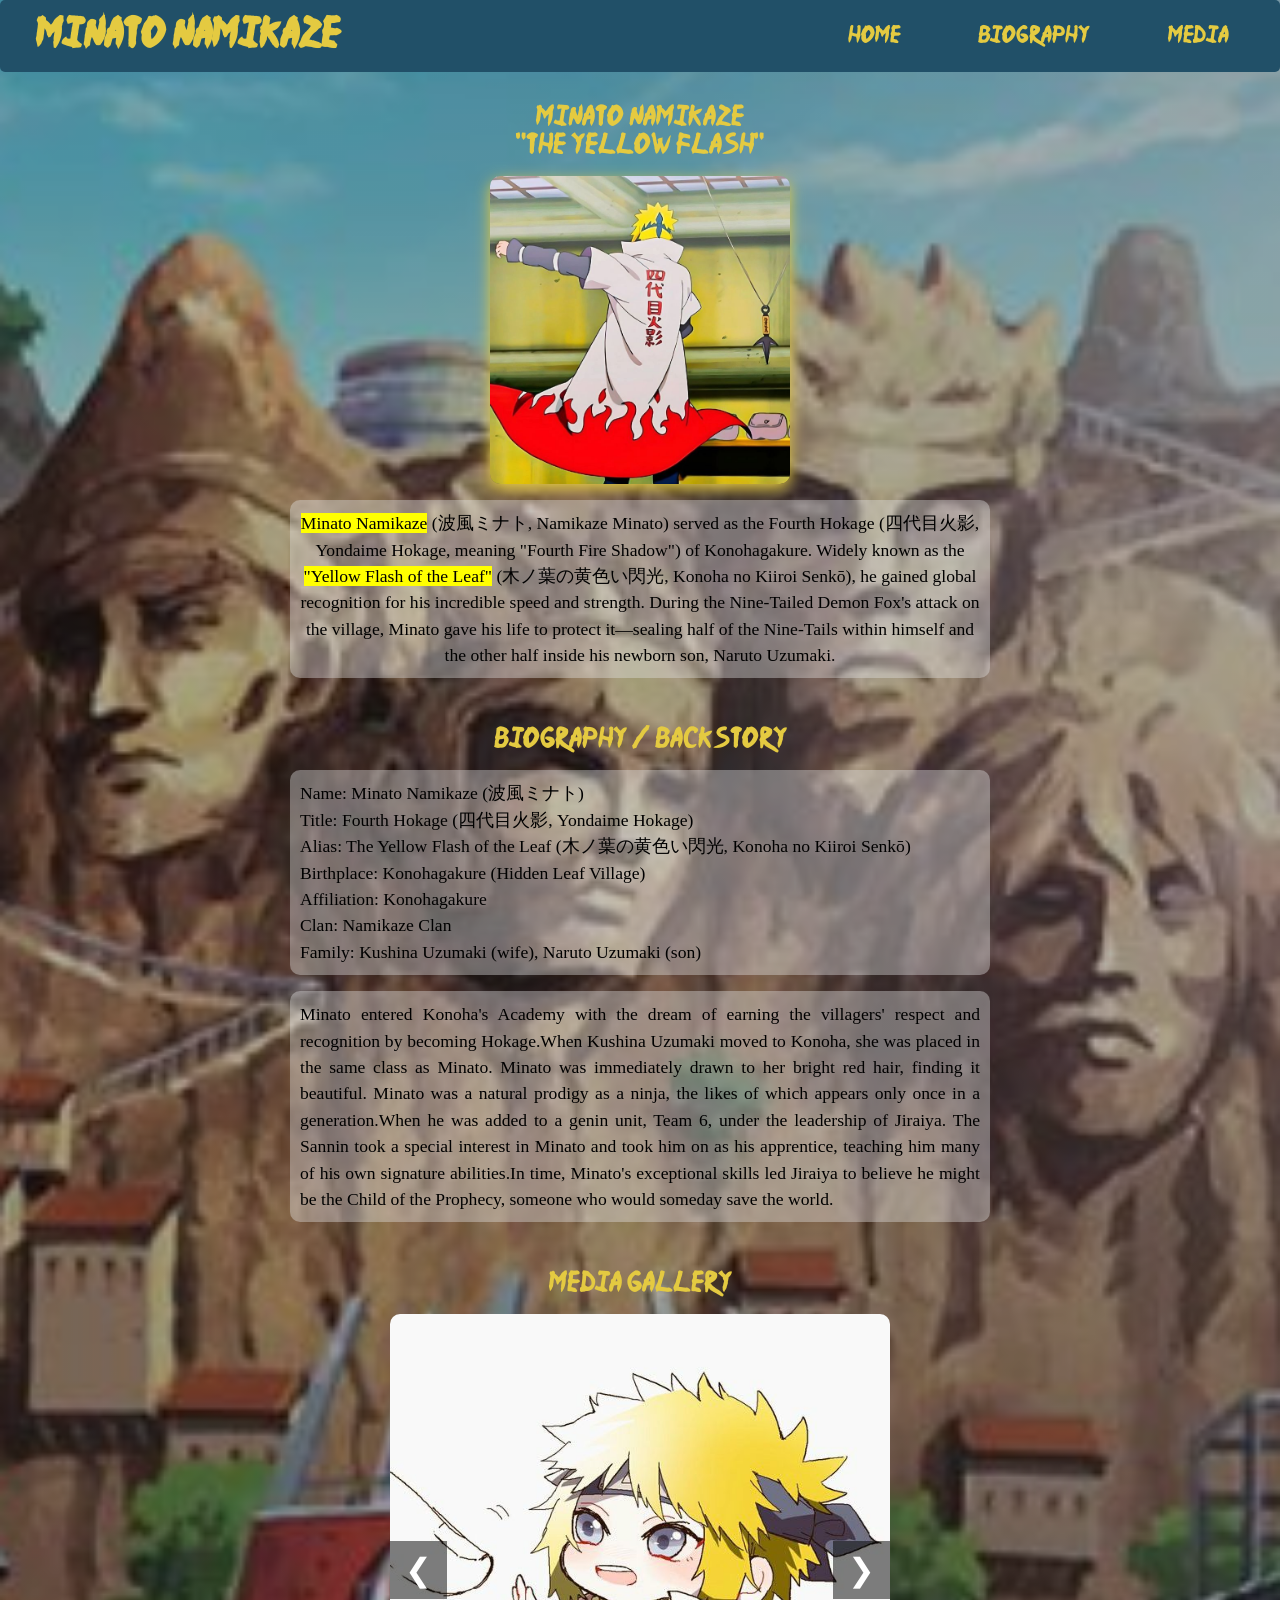
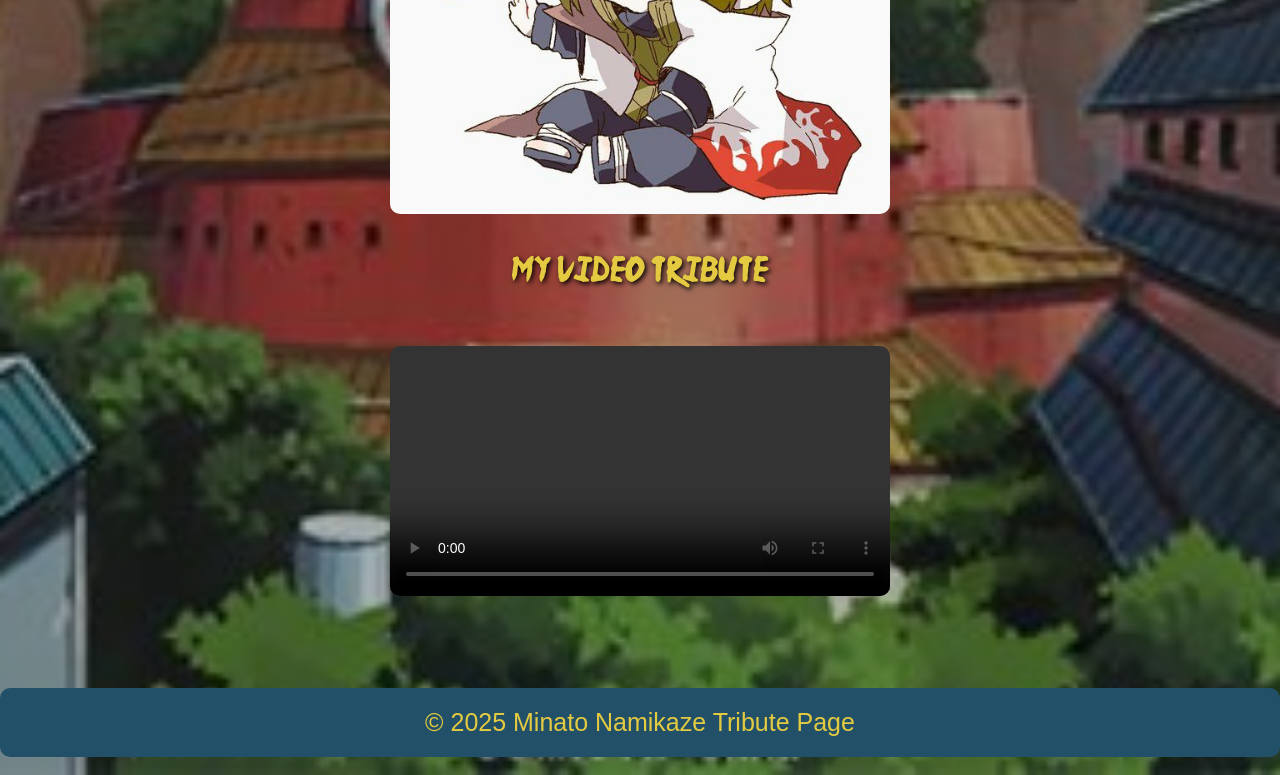
==== Activity 4/index.html @ 0184a4fd "initial commit" ====
<!DOCTYPE html>
<html lang="en">
<head>
    <meta charset="UTF-8">
    <meta name="viewport" content="width=device-width, initial-scale=1.0">
    <link rel="stylesheet" href="style.css"/>
    <link rel="apple-touch-icon" sizes="180x180" href="Media Assets/images/apple-touch-icon.png">
    <link rel="icon" type="image/png" sizes="32x32" href="Media Assets/images/favicon-32x32.png">
    <link rel="icon" type="image/png" sizes="16x16" href="Media Assets/images/favicon-16x16.png">
    <link rel="manifest" href="Media Assets/images/site.webmanifest">
    <title>Minato Namikaze</title>
</head>
<body>
   <header>
    <nav id="navbar">
      <div class="nav-brand"><a href="#">Minato Namikaze</a></div>
      <ul class="nav-menu" id="navMenu">
        <li><a href="#" class="nav-link">Home</a></li>
        <li><a href="#bio" class="nav-link">Biography</a></li>
        <li><a href="#media" class="nav-link">Media</a></li>
      </ul>
      <button class="nav-toggle" id="navToggle">&#9776;</button>
    </nav>
  </header>

  <main>
    <!-- Home Section -->
    <section class="section">
      <h1>Minato Namikaze <br>"The Yellow Flash"</h1>
      <img src="Media Assets/images/MinatoPro.jpg" alt="Minato Namikaze" class="hero-img" />
      <p id="Intro">
       <mark>Minato Namikaze</mark> (波風ミナト, Namikaze Minato) served as the Fourth Hokage (四代目火影, Yondaime Hokage, meaning "Fourth Fire Shadow") of Konohagakure. Widely known as the <mark>"Yellow Flash of the Leaf"</mark> (木ノ葉の黄色い閃光, Konoha no Kiiroi Senkō), he gained global recognition for his incredible speed and strength. During the Nine-Tailed Demon Fox's attack on the village, Minato gave his life to protect it—sealing half of the Nine-Tails within himself and the other half inside his newborn son, Naruto Uzumaki.
      </p>  
    </section>

    <!-- Biography Section -->
    <section id="bio" class="section">
      <h2>Biography / Backstory</h2>
      <p id="biography">
        Name: Minato Namikaze (波風ミナト) <br>
    		Title: Fourth Hokage (四代目火影, Yondaime Hokage)<br>
    		Alias: The Yellow Flash of the Leaf (木ノ葉の黄色い閃光, Konoha no Kiiroi Senkō)<br>
    		Birthplace: Konohagakure (Hidden Leaf Village)<br>
    		Affiliation: Konohagakure<br>
    		Clan: Namikaze Clan<br>
    		Family: Kushina Uzumaki (wife), Naruto Uzumaki (son)<br>
      </p>
      <p id="backstory">
        Minato entered Konoha's Academy with the dream of earning the villagers' respect and recognition by becoming Hokage.When Kushina Uzumaki moved to Konoha, she was placed in the same class as Minato. Minato was immediately drawn to her bright red hair, finding it beautiful. Minato was a natural prodigy as a ninja, the likes of which appears only once in a generation.When he was added to a genin unit, Team 6, under the leadership of Jiraiya. The Sannin took a special interest in Minato and took him on as his apprentice, teaching him many of his own signature abilities.In time, Minato's exceptional skills led Jiraiya to believe he might be the Child of the Prophecy, someone who would someday save the world.
      </p>
    </section>

    <!-- Media Section -->
    <section id="media" class="slider">
      <h2>Media Gallery</h2>
      <div class="slides">
        <img src="Media Assets/images/minato_chibi.jpg" alt="Minato Chibi" class="media-item" />
        <img src="Media Assets/images/Team Jiraiya.jpg" alt="Team Jiraiya" class="media-item" />
        <img src="Media Assets/images/minato_Fam.jpg" alt="Minato's Family" class="media-item" />
        <img src="Media Assets/images/FatherAndSon.jpg" alt="Father And Son" class="media-item" />
        <div class="video-wrapper">
          <div class="video-title">My Video Tribute</div>
          <video id="video-container" height="100%" width="100%" controls>
            <source src="Media Assets/video/MyEdit.mp4" type="video/mp4">
          </video>
        </div>
         <button class="prev" onclick="prevSlide()">&#10094</button>
         <button class="next" onclick="nextSlide()">&#10095</button>
    </section>
  </main>
  <script src="script.js"></script>
</body>
    <br>
    <footer>
        © 2025 Minato Namikaze Tribute Page
    </footer>
    <br>
</html>
---- Activity 4/style.css ----
:root{
	--minato-yellow: #e4ca41;
	--minato-blue: #215068;
}

@font-face {
	font-family: ninjanaruto;
		src: url('Media Assets/font/njnaruto.ttf');
}
* {
  box-sizing: border-box;
  margin: 0;
  padding: 0;
}
body{
	background: linear-gradient(rgba(0, 0, 0, 0.3), rgba(0, 0, 0, 0.3)), 
    url('Media Assets/images/bg-img.jpg') center/cover no-repeat;
}
header {
  background-color: var(--minato-blue);
  color: white;
  padding: 1rem 2rem;
  position: sticky;
  border-radius: 5px;
  top: 0;
  z-index: 1000;
}

#navbar {
  font-family: ninjanaruto;
  display: flex;
  justify-content: space-between;
  align-items: center;
  max-width: 1208px;
  margin: 0 auto;
}
.nav-brand a {
  color: var(--minato-yellow);
  font-weight: 600;
  font-size: 35px;
  text-decoration: none;
  font-family: ninjanaruto;
}
li a{
	font-family: ninjanaruto;
	font-size: 20px;
	color: var(--minato-yellow);
	text-decoration: none;
	margin-right: 15px;
	margin-left: 15px;
}
.nav-menu {
  list-style: none;
  display: flex;
  gap: 3rem;
}
.nav-menu .nav-link 5
{
  font-weight: 600;
  transition: color 0.3s;
}

.nav-menu .nav-link:hover,
.nav-menu .nav-link:focus {
  color: #fff9e3;
  cursor: pointer;
}
/* NAVBAR TOGGLE BUTTON */
.nav-toggle {
  display: none;
  font-size: 2rem;
  background: none;
  border: none;
  color: var(--minato-yellow);
  cursor: pointer;
}

/* Responsive Menu */
@media (max-width: 768px) {
  #navbar {
    flex-direction: column;
    align-items: flex-start;
  }

  .nav-toggle {
    display: block;
  }

  .nav-menu {
    display: none;
    flex-direction: column;
    width: 100%;
    margin-top: 1rem;
  }

  .nav-menu.show {
    display: flex;
  }

  .nav-menu li {
    margin: 0.5rem 0;
  }

  .slider {
    width: 90%;
    height: auto;
  }

  #video-container {
    width: 100%;
    height: auto;
  }

  .hero-img {
    width: 90%;
    height: auto;
  }
/* Responsive Navigation Menu */

@media (max-width: 600px) {
  .nav-menu {
    flex-direction: column;
    gap: 0.8rem;
  }
  header {
    padding: 1rem;
  }
}  
}
/* Improve Text Containers on Small Screens */
@media (max-width: 480px) {
  #Intro, #biography, #backstory {
    font-size: 1rem;
    padding: 0.8rem;
  }

  h1, h2 {
    font-size: 1.4rem;
  }

  .nav-brand {
    font-size: 1.5rem;
  }

  li a {
    font-size: 1rem;
  }

  .slider button {
    font-size: 1.5rem;
    padding: 5px 10px;
  }
}
/* Home Page */
.section {
  max-width: 900px;
  margin: 2rem auto 3rem;
  padding: 0 1rem;
}
h1, h2 {
  font-family: ninjanaruto;
  font-weight: 100;
  color: var(--minato-yellow);
  margin-bottom: 1rem;
  text-align: center;
}

.hero-img {
  display: block;
  max-width: 300px;
  margin: 0 auto 1rem;
  border-radius: 10px;
  box-shadow: 0 5px 15px rgb(228,202,65);
  transition: transform 0.3s;
}

.hero-img:hover {
  transform: scale(1.05);
}
#Intro{
  background: rgba(224, 224, 224, 0.4);
  color: inherit;
  text-align: center;		
  max-width: 700px;
  margin: 1rem auto;
  padding: 10px;
  border-radius: 10px;
  font-size: 1.1rem;
  line-height: 1.5;
}
/* Biography/Backstory */
#biography
{
  background: rgba(224, 224, 224, 0.4);
  color: inherit;
  text-align: left;		
  max-width: 700px;
  margin: 1rem auto;
  padding: 10px;
  border-radius: 10px;
  font-size: 1.1rem;
  line-height: 1.5;
}
#backstory {
  background: rgba(224, 224, 224, 0.4);
  color: inherit;
  text-align: justify;		
  max-width: 700px;
  margin: 1rem auto;
  padding: 10px;
  border-radius: 10px;
  font-size: 1.1rem;
  line-height: 1.5;
}
/*Slider for image*/
.slider {
    margin: 0 auto; /* This centers it horizontally */
    display: block;
    align-items: center;
    position: relative;
    width: 500px;
    height: 1000px;
    overflow: hidden;
    border-radius: 10px;
}
.slider img{
    width: 100%;
    display: none;
    border-radius: 10px;
}
img.displaySlide{
    display: block;
    animation-name: fade;
    animation-duration: 1.5s;
}
.slider button{
    position: absolute;
    top: 30%;
    transform: translateY(-50%);
    font-size: 2rem;
    padding: 10px 15px;
    background-color: hsla(0, 0%, 0%, 0.5);
    color: white;
    border: none;
    cursor: pointer;
}
.prev{
    left: 0;
}
.next{
    right: 0;
}
@keyframes fade {
    from {opacity: .5}
    to {opacity: 1}
}
/* Tribute Video */
.video-wrapper {
  position: relative;
  border-radius: 10px;
  overflow: hidden;
  max-width: 100%;
  margin: 2rem auto;
}

.video-title {
  position: absolute;
  top: 10px;
  width: 100%;
  text-align: center;
  font-family: ninjanaruto;
  font-size: 1.8rem;
  color: var(--minato-yellow);
  text-shadow: 2px 2px 5px black;
  z-index: 2;
  pointer-events: none;
}
#video-container
{
  margin-top: 100px;
  border-radius: 10px;
} 

footer{
    font-family: sans-serif;
    font-size: 25px;
    background-color: var(--minato-blue);
    color: var(--minato-yellow);
    text-align: center;    
    padding: 20px;
    border-radius: 10px;
}
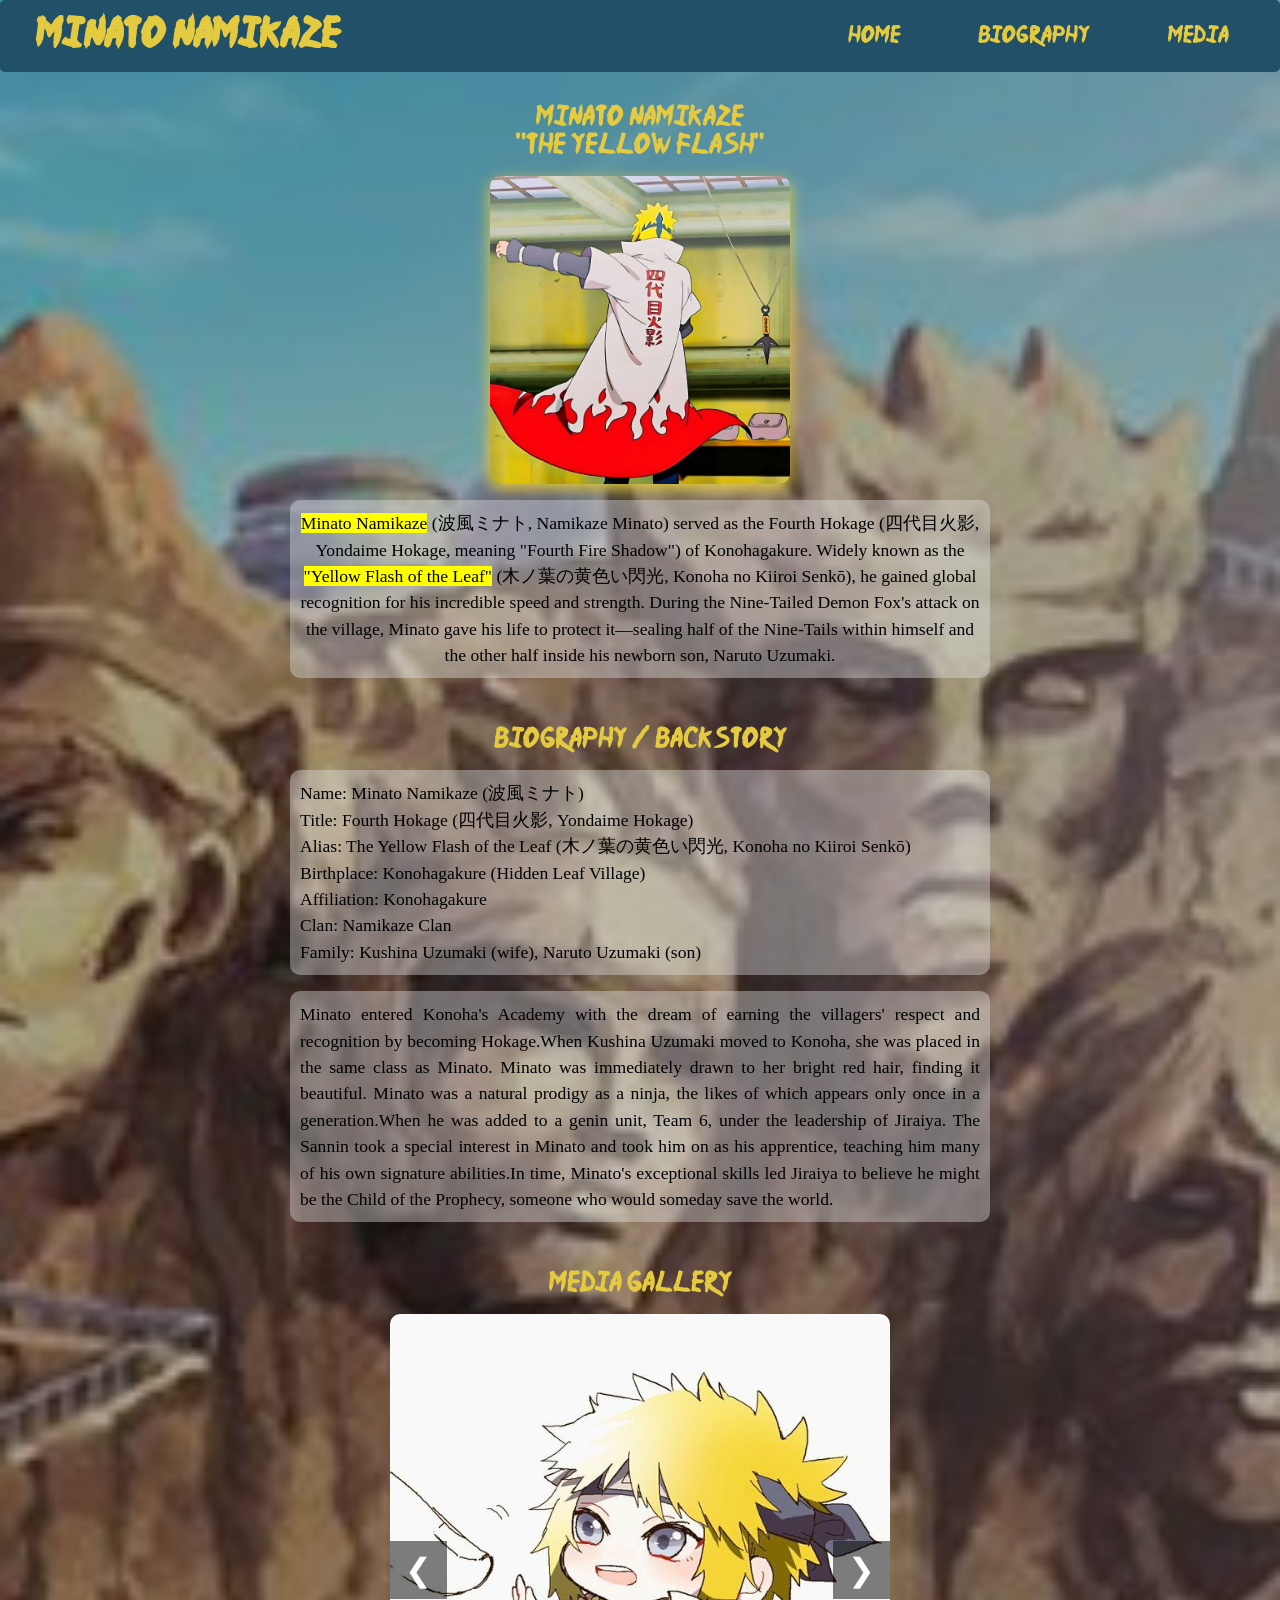
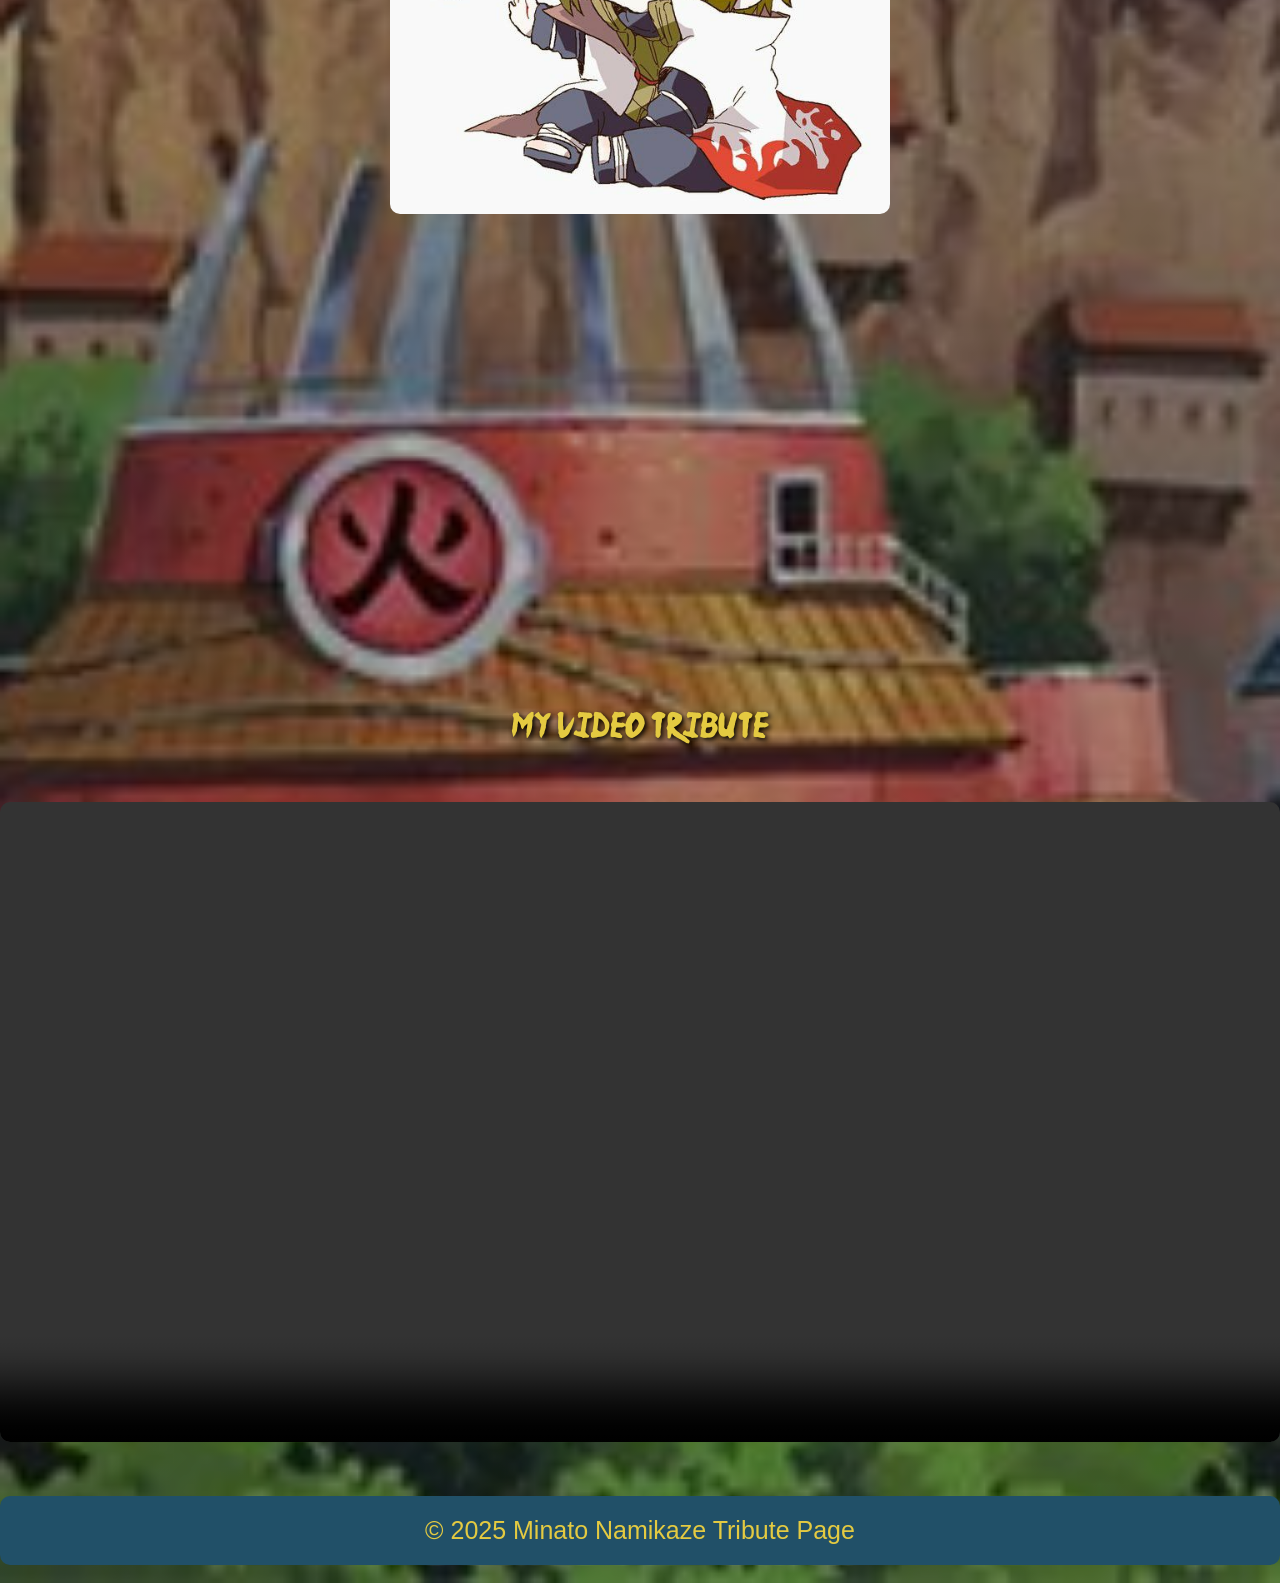
==== commit e866aa30: "Fix section closure and adjust video wrapper" ====
--- a/Activity 4/index.html
+++ b/Activity 4/index.html
@@ -58,15 +58,15 @@
         <img src="Media Assets/images/Team Jiraiya.jpg" alt="Team Jiraiya" class="media-item" />
         <img src="Media Assets/images/minato_Fam.jpg" alt="Minato's Family" class="media-item" />
         <img src="Media Assets/images/FatherAndSon.jpg" alt="Father And Son" class="media-item" />
-        <div class="video-wrapper">
+         <button class="prev" onclick="prevSlide()">&#10094</button>
+         <button class="next" onclick="nextSlide()">&#10095</button>
+    </section>
+     <div class="video-wrapper">
           <div class="video-title">My Video Tribute</div>
           <video id="video-container" height="100%" width="100%" controls>
             <source src="Media Assets/video/MyEdit.mp4" type="video/mp4">
           </video>
-        </div>
-         <button class="prev" onclick="prevSlide()">&#10094</button>
-         <button class="next" onclick="nextSlide()">&#10095</button>
-    </section>
+      </div>
   </main>
   <script src="script.js"></script>
 </body>
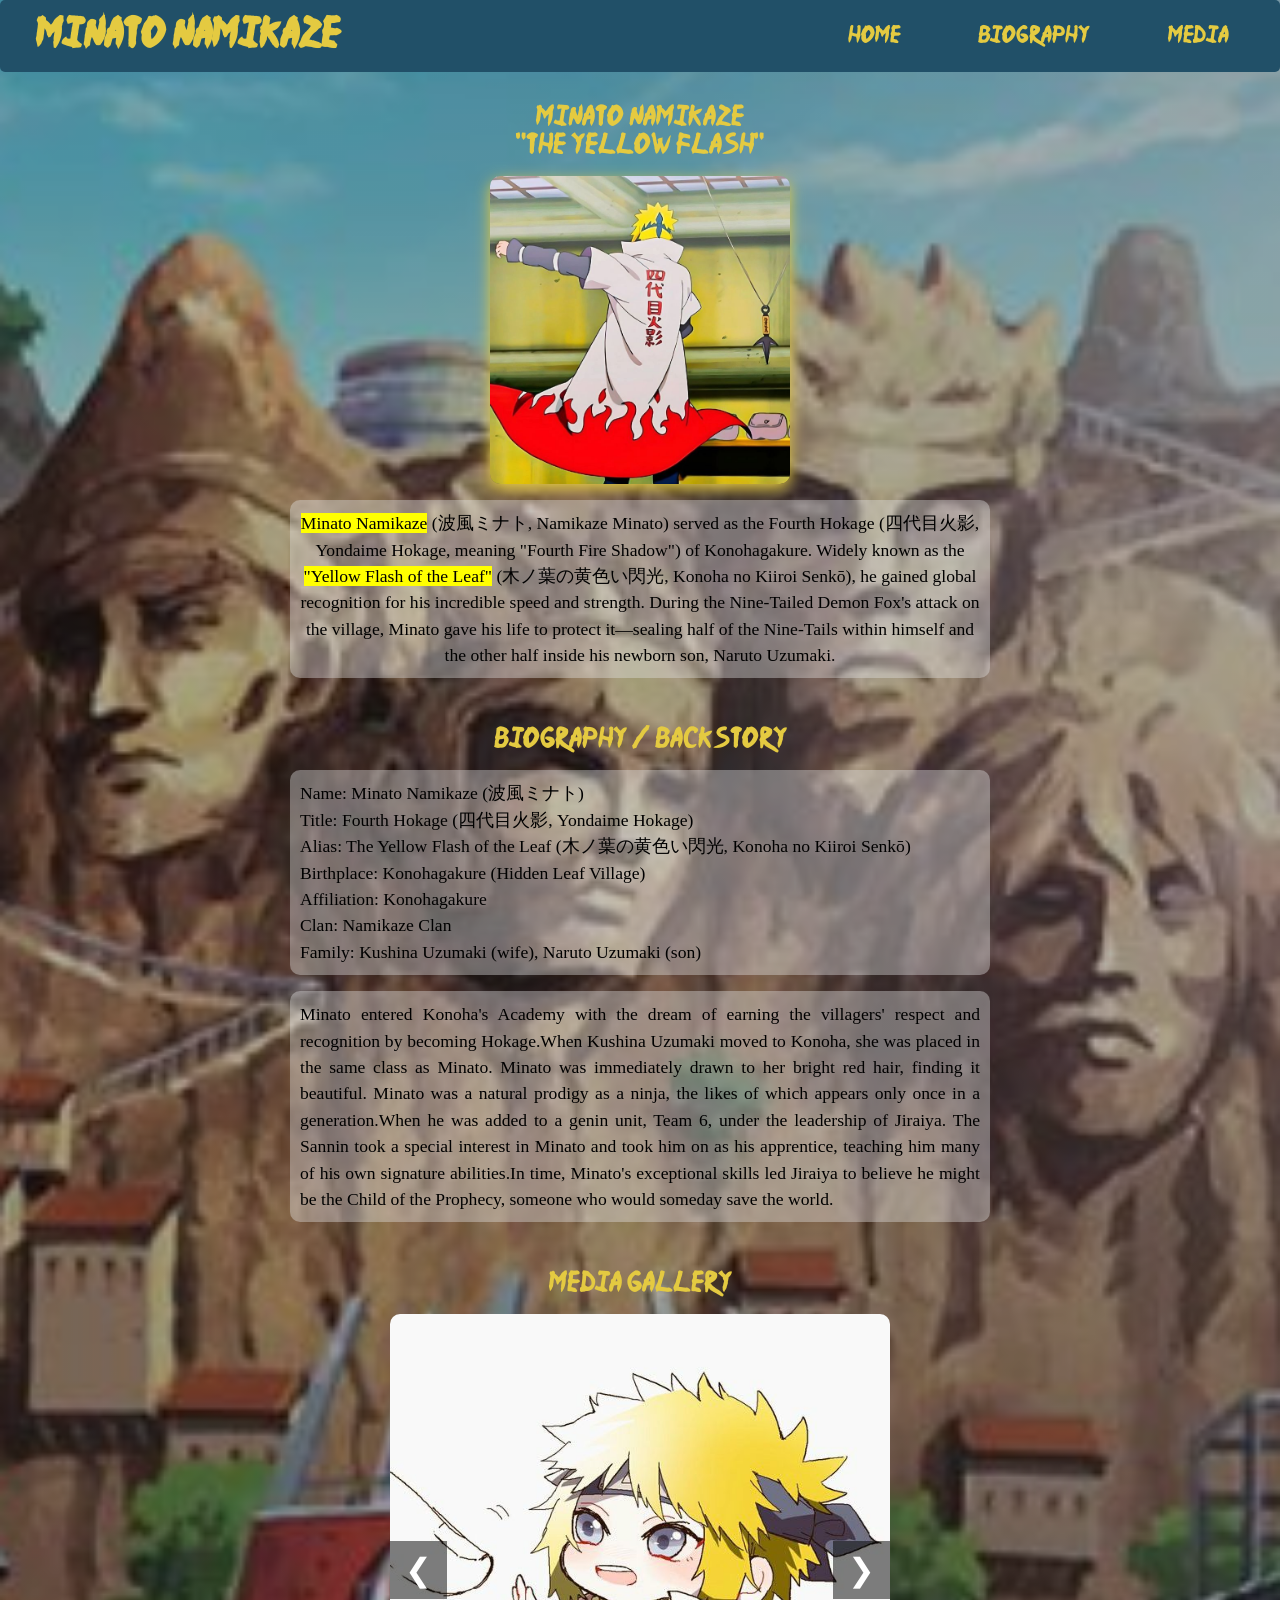
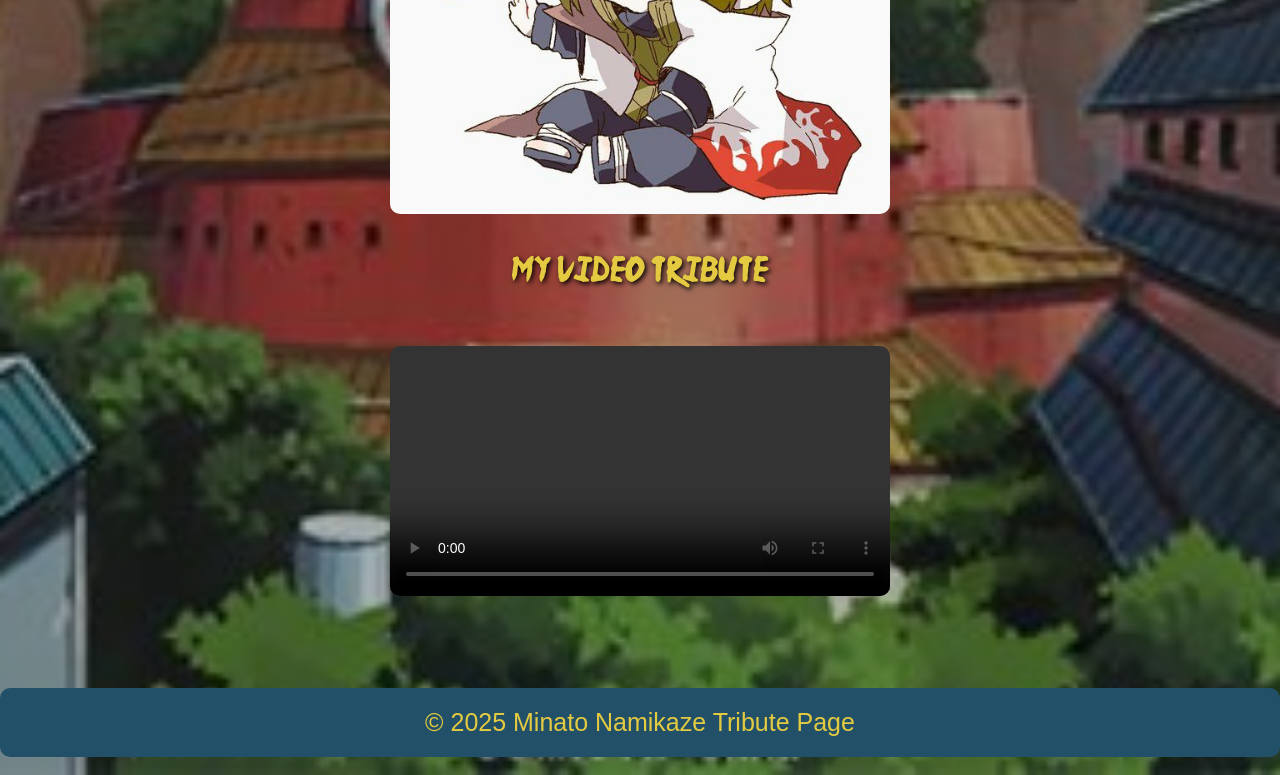
==== commit 4a2ff3a7: "updated portfolio" ====
--- a/Activity 4/index.html
+++ b/Activity 4/index.html
@@ -58,15 +58,16 @@
         <img src="Media Assets/images/Team Jiraiya.jpg" alt="Team Jiraiya" class="media-item" />
         <img src="Media Assets/images/minato_Fam.jpg" alt="Minato's Family" class="media-item" />
         <img src="Media Assets/images/FatherAndSon.jpg" alt="Father And Son" class="media-item" />
+        </div>
          <button class="prev" onclick="prevSlide()">&#10094</button>
          <button class="next" onclick="nextSlide()">&#10095</button>
-    </section>
-     <div class="video-wrapper">
+        <div class="video-wrapper">
           <div class="video-title">My Video Tribute</div>
           <video id="video-container" height="100%" width="100%" controls>
             <source src="Media Assets/video/MyEdit.mp4" type="video/mp4">
           </video>
-      </div>
+    </section>
+    
   </main>
   <script src="script.js"></script>
 </body>
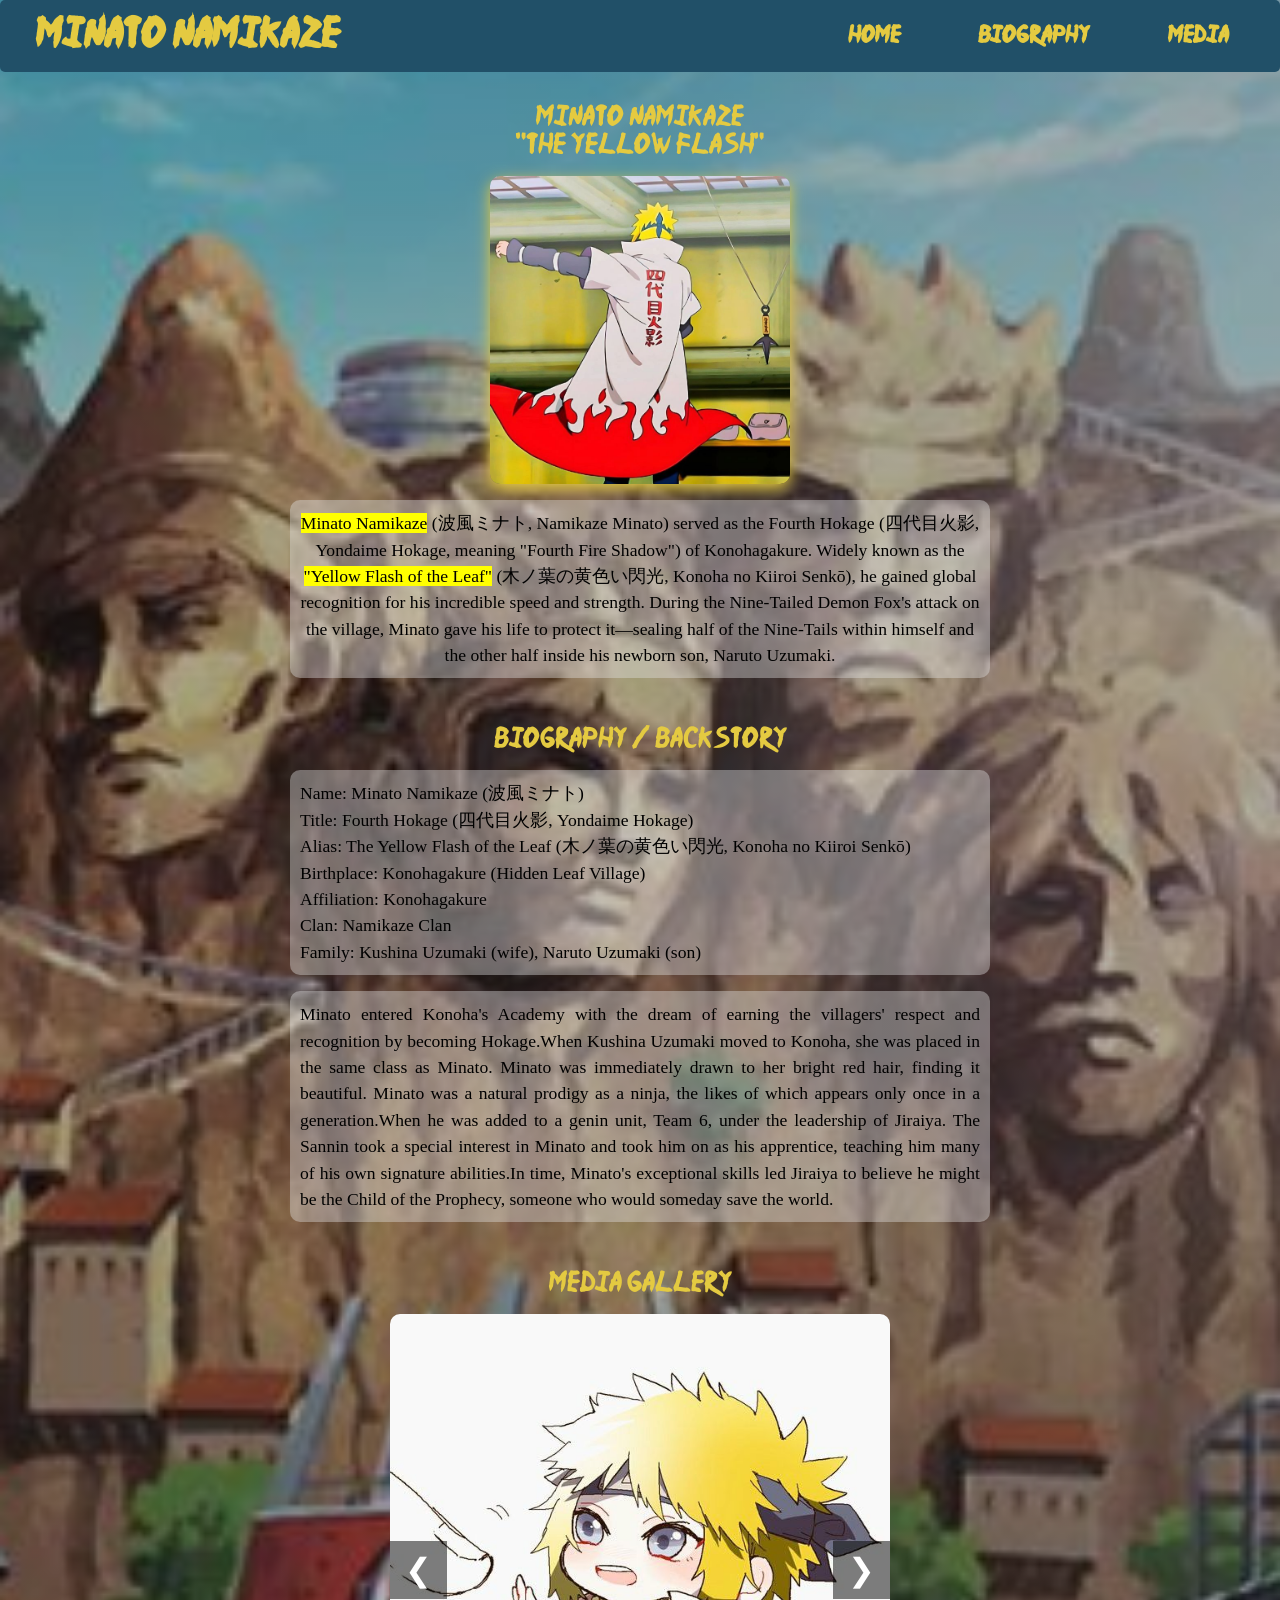
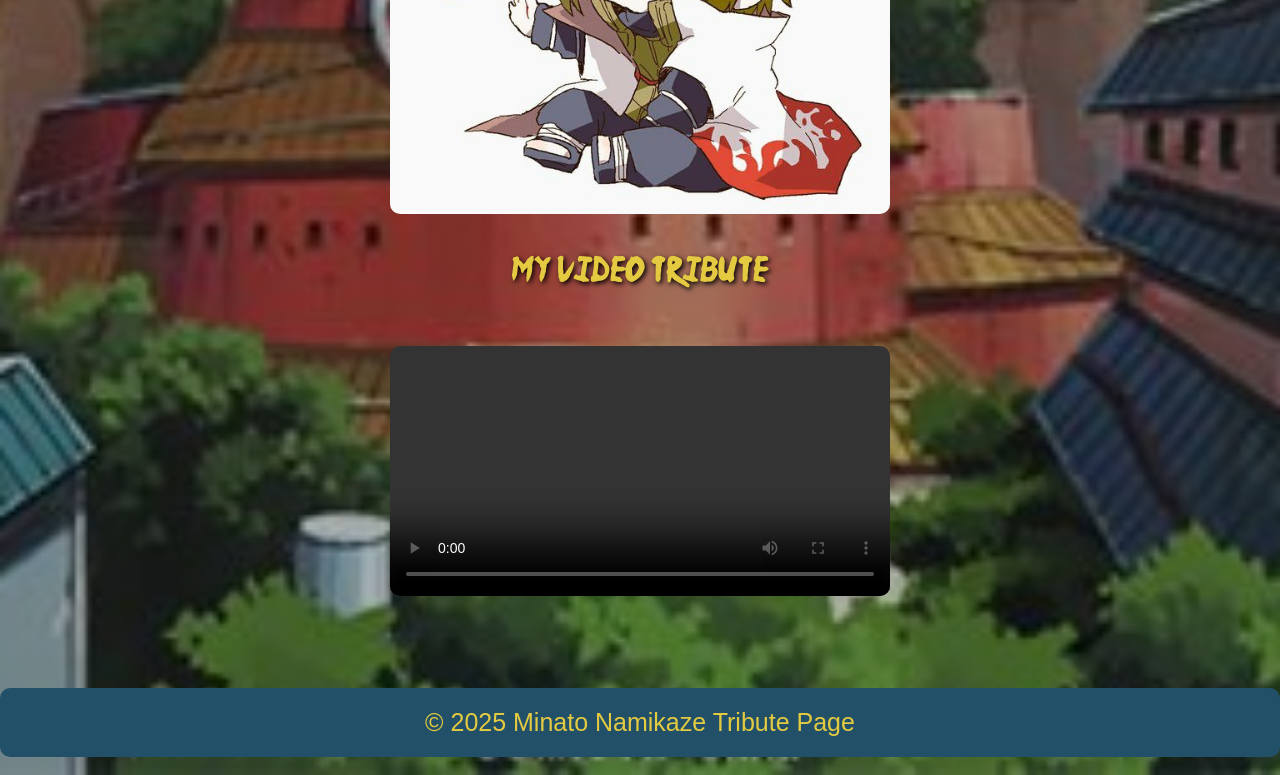
==== commit 49d31987: "initial commit" ====
--- a/Activity 4/index.html
+++ b/Activity 4/index.html
@@ -58,16 +58,15 @@
         <img src="Media Assets/images/Team Jiraiya.jpg" alt="Team Jiraiya" class="media-item" />
         <img src="Media Assets/images/minato_Fam.jpg" alt="Minato's Family" class="media-item" />
         <img src="Media Assets/images/FatherAndSon.jpg" alt="Father And Son" class="media-item" />
-        </div>
          <button class="prev" onclick="prevSlide()">&#10094</button>
          <button class="next" onclick="nextSlide()">&#10095</button>
-        <div class="video-wrapper">
+         <div class="video-wrapper">
           <div class="video-title">My Video Tribute</div>
           <video id="video-container" height="100%" width="100%" controls>
-            <source src="Media Assets/video/MyEdit.mp4" type="video/mp4">
+            <source src="Media Assets/video/minato.mp4" type="video/mp4">
           </video>
+        </div>
     </section>
-    
   </main>
   <script src="script.js"></script>
 </body>
--- a/Activity 4/style.css
+++ b/Activity 4/style.css
@@ -54,7 +54,7 @@
   display: flex;
   gap: 3rem;
 }
-.nav-menu .nav-link 5
+.nav-menu .nav-link 
 {
   font-weight: 600;
   transition: color 0.3s;
